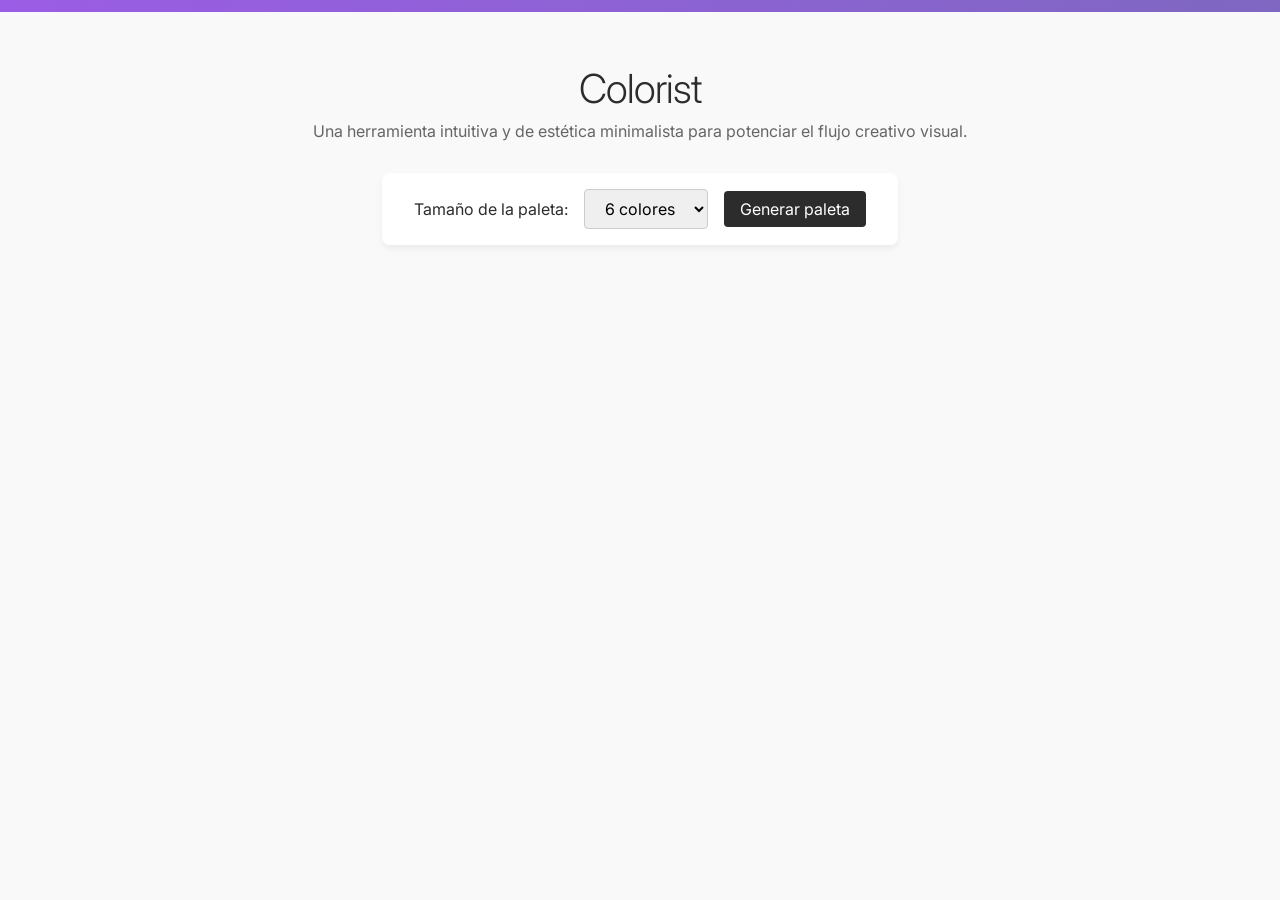
==== index.html @ 7e5c1280 "style: agregar banner animado y transiciones de entrada" ====
<!DOCTYPE html>
<html lang="es">
<head>
    <meta charset="UTF-8">
    <meta name="viewport" content="width=device-width, initial-scale=1.0">
    <title>Colorist | Generador de Paletas</title>
    <link rel="preconnect" href="https://fonts.googleapis.com">
    <link rel="preconnect" href="https://fonts.gstatic.com" crossorigin>
    <link href="https://fonts.googleapis.com/css2?family=Inter:wght@300;400;600&display=swap" rel="stylesheet">
    <link rel="stylesheet" href="style.css">
</head>
<body>
    
    <header>
                <div class="gradient-banner"></div>
        
        <h1>Colorist</h1>
        <p>Una herramienta intuitiva y de estética minimalista para potenciar el flujo creativo visual.</p>
    </header>

    <main>
        <!-- SECCIÓN DE CONTROLES -->
        <section class="controls">
            <label for="palette-size">Tamaño de la paleta:</label>
            <select id="palette-size">
                <option value="6">6 colores</option>
                <option value="8">8 colores</option>
                <option value="9">9 colores</option>
            </select>
            
            <button id="generate-btn">Generar paleta</button>
        </section>

        <!-- SECCIÓN DE LA PALETA -->
        <section id="palette-container" aria-live="polite">
            <!-- Aquí nuestro JavaScript inyectará dinámicamente cada color -->
        </section>
    </main>

    <!-- CONTENEDOR DE MICROFEEDBACK -->
    <div id="toast" class="hidden" role="alert" aria-hidden="true"></div>

    <!-- Vinculamos el script justo antes de cerrar el body -->
    <script src="app.js"></script>
</body>
</html>
---- style.css ----
/* =========================================
   VARIABLES GLOBALES (Custom Properties)
   ========================================= */
:root {
    /* Paleta base UI (Modo Claro / Minimalista) */
    --bg-color: #f9f9f9;
    --text-color: #2c2c2c;
    --accent-color: #4a4a4a;
    --border-radius: 8px;
    --font-main: 'Inter', sans-serif; /* Tipografía actualizada */
}

/* =========================================
   RESETEO BÁSICO
   ========================================= */
* {
    margin: 0;
    padding: 0;
    box-sizing: border-box;
}

body {
    font-family: var(--font-main);
    background-color: var(--bg-color);
    color: var(--text-color);
    display: flex;
    flex-direction: column;
    align-items: center;
    min-height: 100vh;
    padding: 2rem;
}

/* =========================================
   ANIMACIONES Y BANNER VIBRANTE (NUEVO)
   ========================================= */
.gradient-banner {
    width: 100%;
    height: 12px;
    position: absolute; /* Lo ancla al tope de la ventana */
    top: 0;
    left: 0;
    background: linear-gradient(270deg, #ff4b4b, #f9c74f, #90be6d, #4d908e, #577590, #9b5de5);
    background-size: 1200% 1200%;
    animation: fluidGradient 12s ease infinite;
}

@keyframes fluidGradient {
    0% { background-position: 0% 50%; }
    50% { background-position: 100% 50%; }
    100% { background-position: 0% 50%; }
}

@keyframes fadeInDown {
    from { opacity: 0; transform: translateY(-20px); }
    to { opacity: 1; transform: translateY(0); }
}

@keyframes popIn {
    from { opacity: 0; transform: scale(0.9); }
    to { opacity: 1; transform: scale(1); }
}

/* =========================================
   TIPOGRAFÍA Y HEADER
   ========================================= */
header {
    text-align: center;
    margin-bottom: 2rem;
    margin-top: 2rem; /* Espacio extra para que no choque con el banner */
    animation: fadeInDown 0.8s ease-out; /* Animación de entrada */
}

header h1 {
    font-size: 2.5rem;
    font-weight: 300;
    letter-spacing: -1px;
    margin-bottom: 0.5rem;
}

header p {
    color: #666;
    font-size: 1rem;
}

/* =========================================
   SECCIÓN DE CONTROLES
   ========================================= */
.controls {
    display: flex;
    gap: 1rem;
    align-items: center;
    margin-bottom: 3rem;
    background: #fff;
    padding: 1rem 2rem;
    border-radius: var(--border-radius);
    box-shadow: 0 4px 6px rgba(0, 0, 0, 0.05);
}

select, button {
    font-family: inherit;
    font-size: 1rem;
    padding: 0.5rem 1rem;
    border: 1px solid #ccc;
    border-radius: 4px;
    outline: none;
}

button {
    background-color: var(--text-color);
    color: #fff;
    border: none;
    cursor: pointer;
    transition: background-color 0.2s ease;
}

button:hover {
    background-color: var(--accent-color);
}

/* =========================================
   CONTENEDOR DE LA PALETA (CSS GRID)
   ========================================= */
#palette-container {
    width: 100%;
    display: grid;
    grid-template-columns: repeat(auto-fit, minmax(150px, 1fr));
    gap: 1.5rem;
    max-width: 1000px;
    margin: 0 auto;
}

/* =========================================
   TARJETAS DE COLOR
   ========================================= */
.color-card {
    display: flex;
    flex-direction: column;
    border-radius: var(--border-radius);
    overflow: hidden;
    box-shadow: 0 4px 6px rgba(0,0,0,0.05);
    transition: transform 0.2s ease;
    animation: popIn 0.4s ease-out forwards; /* Animación al generarse */
}

.color-card:hover {
    transform: translateY(-5px);
}

.color-display {
    height: 150px;
    width: 100%;
}

.color-info {
    padding: 1rem;
    background: #fff;
    text-align: center;
    font-weight: bold;
    font-size: 1.1rem;
    cursor: pointer;
}

/* =========================================
   MICROFEEDBACK (TOAST)
   ========================================= */
#toast {
    position: fixed;
    bottom: 20px;
    left: 50%;
    transform: translateX(-50%);
    background: #333;
    color: #fff;
    padding: 10px 20px;
    border-radius: 20px;
    font-size: 0.9rem;
    opacity: 1;
    transition: opacity 0.3s ease;
    z-index: 10;
}

#toast.hidden {
    opacity: 0;
    pointer-events: none;
}
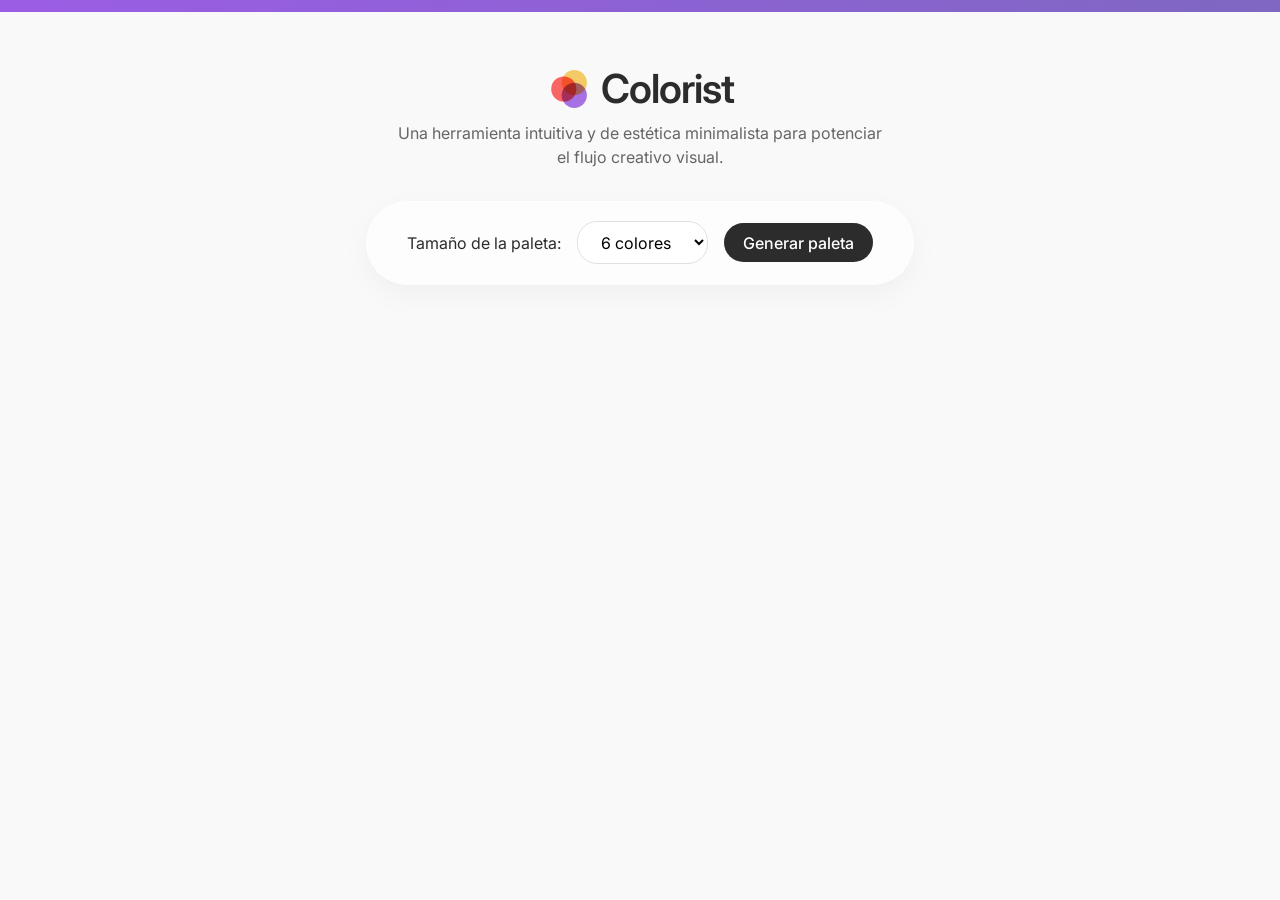
==== commit 00357017: "style: agregar isotipo SVG y efecto glassmorphism en los controles" ====
--- a/index.html
+++ b/index.html
@@ -10,11 +10,20 @@
     <link rel="stylesheet" href="style.css">
 </head>
 <body>
-    
-    <header>
-                <div class="gradient-banner"></div>
+
+<header>
+        <div class="gradient-banner"></div>
         
-        <h1>Colorist</h1>
+        <div class="brand-container">
+            <!-- Isotipo SVG Geométrico -->
+            <svg width="42" height="42" viewBox="0 0 40 40" fill="none" xmlns="http://www.w3.org/2000/svg">
+                <circle cx="16" cy="20" r="12" fill="#ff4b4b" style="mix-blend-mode: multiply;" opacity="0.85"/>
+                <circle cx="26" cy="14" r="12" fill="#f9c74f" style="mix-blend-mode: multiply;" opacity="0.85"/>
+                <circle cx="26" cy="26" r="12" fill="#9b5de5" style="mix-blend-mode: multiply;" opacity="0.85"/>
+            </svg>
+            <h1>Colorist</h1>
+        </div>
+        
         <p>Una herramienta intuitiva y de estética minimalista para potenciar el flujo creativo visual.</p>
     </header>
 
--- a/style.css
+++ b/style.css
@@ -61,48 +61,66 @@
 }
 
 /* =========================================
-   TIPOGRAFÍA Y HEADER
+      TIPOGRAFÍA Y HEADER
    ========================================= */
 header {
     text-align: center;
     margin-bottom: 2rem;
-    margin-top: 2rem; /* Espacio extra para que no choque con el banner */
-    animation: fadeInDown 0.8s ease-out; /* Animación de entrada */
+    margin-top: 2rem;
+    animation: fadeInDown 0.8s ease-out;
+}
+
+.brand-container {
+    display: flex;
+    align-items: center;
+    justify-content: center;
+    gap: 12px;
+    margin-bottom: 0.5rem;
 }
 
 header h1 {
     font-size: 2.5rem;
-    font-weight: 300;
+    font-weight: 600; /* Un poco más de peso para contrastar con la limpieza general */
     letter-spacing: -1px;
-    margin-bottom: 0.5rem;
+    color: var(--text-color);
 }
 
 header p {
     color: #666;
     font-size: 1rem;
-}
-
-/* =========================================
-   SECCIÓN DE CONTROLES
+    max-width: 500px;
+    margin: 0 auto;
+    line-height: 1.5;
+}
+
+/* =========================================
+   SECCIÓN DE CONTROLES (GLASSMORPHISM)
    ========================================= */
 .controls {
     display: flex;
     gap: 1rem;
     align-items: center;
     margin-bottom: 3rem;
-    background: #fff;
-    padding: 1rem 2rem;
-    border-radius: var(--border-radius);
-    box-shadow: 0 4px 6px rgba(0, 0, 0, 0.05);
+    padding: 1.2rem 2.5rem;
+    border-radius: 50px; /* Bordes mucho más redondeados, estilo píldora */
+    
+    /* Efecto Vidrio Esmerilado */
+    background: rgba(255, 255, 255, 0.6);
+    backdrop-filter: blur(12px);
+    -webkit-backdrop-filter: blur(12px);
+    border: 1px solid rgba(255, 255, 255, 0.4);
+    box-shadow: 0 10px 30px rgba(0, 0, 0, 0.04);
 }
 
 select, button {
     font-family: inherit;
     font-size: 1rem;
-    padding: 0.5rem 1rem;
-    border: 1px solid #ccc;
-    border-radius: 4px;
+    padding: 0.6rem 1.2rem;
+    border: 1px solid #e0e0e0;
+    border-radius: 20px;
     outline: none;
+    background: #fff;
+    transition: all 0.2s ease;
 }
 
 button {
@@ -110,13 +128,14 @@
     color: #fff;
     border: none;
     cursor: pointer;
-    transition: background-color 0.2s ease;
+    font-weight: 500;
 }
 
 button:hover {
     background-color: var(--accent-color);
-}
-
+    transform: translateY(-2px);
+    box-shadow: 0 4px 12px rgba(0,0,0,0.15);
+}
 /* =========================================
    CONTENEDOR DE LA PALETA (CSS GRID)
    ========================================= */
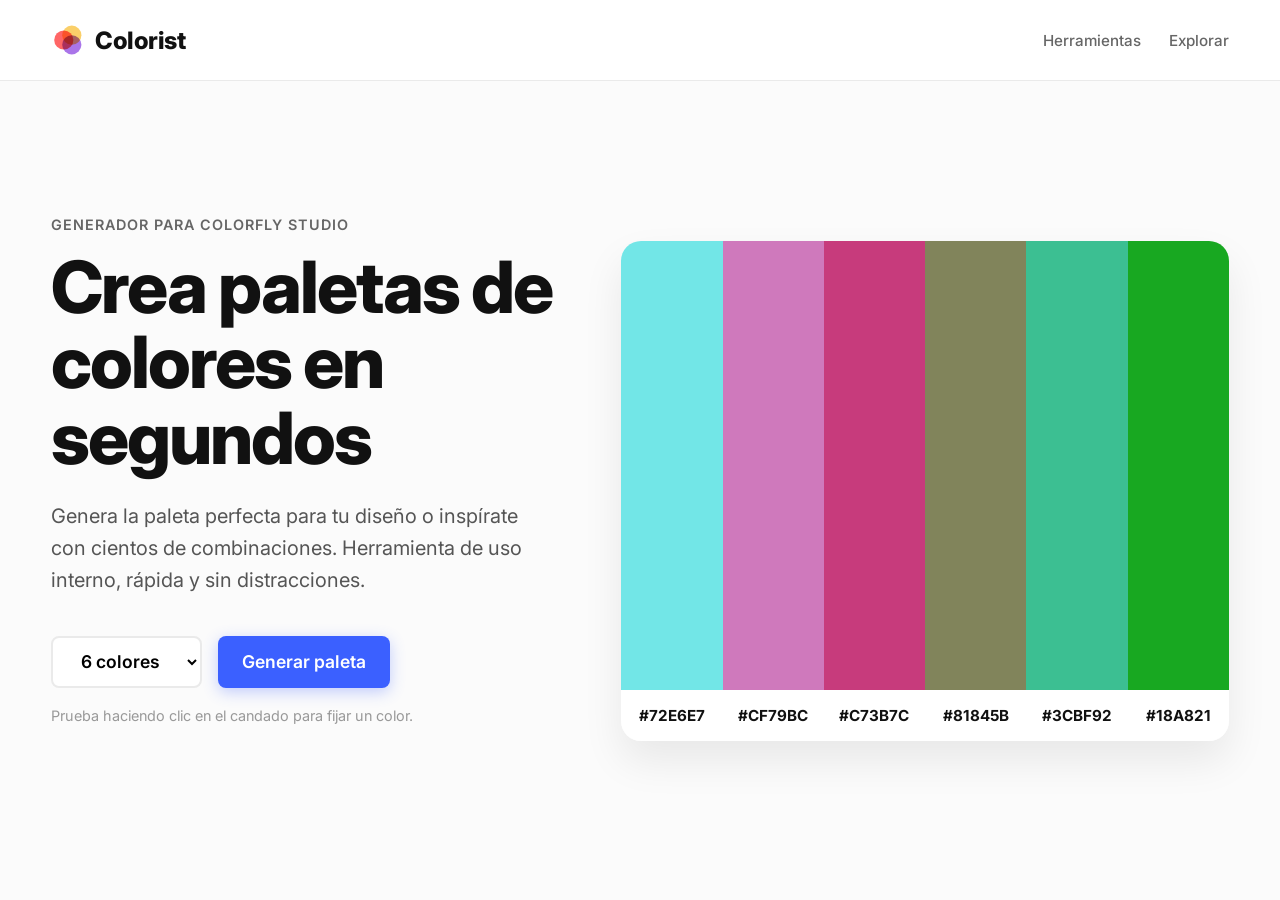
==== commit 03cae9ec: "style: refactorización de layout a pantalla dividida y diseño en barras verticales" ====
--- a/index.html
+++ b/index.html
@@ -9,47 +9,59 @@
     <link href="https://fonts.googleapis.com/css2?family=Inter:wght@300;400;600&display=swap" rel="stylesheet">
     <link rel="stylesheet" href="style.css">
 </head>
+
 <body>
-
-<header>
-        <div class="gradient-banner"></div>
-        
+<body>
+    <!-- BARRA DE NAVEGACIÓN SUPERIOR -->
+    <nav class="navbar">
         <div class="brand-container">
             <!-- Isotipo SVG Geométrico -->
-            <svg width="42" height="42" viewBox="0 0 40 40" fill="none" xmlns="http://www.w3.org/2000/svg">
+            <svg width="32" height="32" viewBox="0 0 40 40" fill="none" xmlns="http://www.w3.org/2000/svg">
                 <circle cx="16" cy="20" r="12" fill="#ff4b4b" style="mix-blend-mode: multiply;" opacity="0.85"/>
                 <circle cx="26" cy="14" r="12" fill="#f9c74f" style="mix-blend-mode: multiply;" opacity="0.85"/>
                 <circle cx="26" cy="26" r="12" fill="#9b5de5" style="mix-blend-mode: multiply;" opacity="0.85"/>
             </svg>
-            <h1>Colorist</h1>
+            <h2>Colorist</h2>
         </div>
+        <div class="nav-links">
+            <a href="#">Herramientas</a>
+            <a href="#">Explorar</a>
+        </div>
+    </nav>
+
+    <!-- SECCIÓN PRINCIPAL HERO (DOS COLUMNAS) -->
+    <main class="hero-section">
         
-        <p>Una herramienta intuitiva y de estética minimalista para potenciar el flujo creativo visual.</p>
-    </header>
+        <!-- COLUMNA IZQUIERDA: Texto y Controles -->
+        <div class="hero-content">
+            <span class="subtitle">Generador para Colorfly Studio</span>
+            <h1>Crea paletas de colores en segundos</h1>
+            <p>Genera la paleta perfecta para tu diseño o inspírate con cientos de combinaciones. Herramienta de uso interno, rápida y sin distracciones.</p>
+            
+            <section class="controls">
+                <select id="palette-size" aria-label="Cantidad de colores">
+                    <option value="6">6 colores</option>
+                    <option value="8">8 colores</option>
+                    <option value="9">9 colores</option>
+                </select>
+                <button id="generate-btn" class="primary-btn">Generar paleta</button>
+            </section>
+            
+            <p class="hint">Prueba haciendo clic en el candado para fijar un color.</p>
+        </div>
 
-    <main>
-        <!-- SECCIÓN DE CONTROLES -->
-        <section class="controls">
-            <label for="palette-size">Tamaño de la paleta:</label>
-            <select id="palette-size">
-                <option value="6">6 colores</option>
-                <option value="8">8 colores</option>
-                <option value="9">9 colores</option>
-            </select>
-            
-            <button id="generate-btn">Generar paleta</button>
-        </section>
+        <!-- COLUMNA DERECHA: Los Colores -->
+        <div class="hero-visual">
+            <section id="palette-container" aria-live="polite">
+                <!-- JavaScript inyectará las barras verticales de colores aquí -->
+            </section>
+        </div>
 
-        <!-- SECCIÓN DE LA PALETA -->
-        <section id="palette-container" aria-live="polite">
-            <!-- Aquí nuestro JavaScript inyectará dinámicamente cada color -->
-        </section>
     </main>
 
     <!-- CONTENEDOR DE MICROFEEDBACK -->
     <div id="toast" class="hidden" role="alert" aria-hidden="true"></div>
 
-    <!-- Vinculamos el script justo antes de cerrar el body -->
     <script src="app.js"></script>
 </body>
 </html>
--- a/style.css
+++ b/style.css
@@ -1,203 +1,235 @@
 /* =========================================
-   VARIABLES GLOBALES (Custom Properties)
+   VARIABLES Y RESET
    ========================================= */
 :root {
-    /* Paleta base UI (Modo Claro / Minimalista) */
-    --bg-color: #f9f9f9;
-    --text-color: #2c2c2c;
-    --accent-color: #4a4a4a;
-    --border-radius: 8px;
-    --font-main: 'Inter', sans-serif; /* Tipografía actualizada */
-}
-
-/* =========================================
-   RESETEO BÁSICO
-   ========================================= */
-* {
-    margin: 0;
-    padding: 0;
-    box-sizing: border-box;
-}
+    --bg-color: #fbfbfb;
+    --text-color: #111111;
+    --accent-color: #3b60ff; /* Un azul vibrante estilo la referencia */
+    --border-radius: 12px;
+    --font-main: 'Inter', sans-serif;
+}
+
+* { margin: 0; padding: 0; box-sizing: border-box; }
 
 body {
     font-family: var(--font-main);
     background-color: var(--bg-color);
     color: var(--text-color);
+    min-height: 100vh;
     display: flex;
     flex-direction: column;
-    align-items: center;
-    min-height: 100vh;
-    padding: 2rem;
-}
-
-/* =========================================
-   ANIMACIONES Y BANNER VIBRANTE (NUEVO)
-   ========================================= */
-.gradient-banner {
-    width: 100%;
-    height: 12px;
-    position: absolute; /* Lo ancla al tope de la ventana */
-    top: 0;
-    left: 0;
-    background: linear-gradient(270deg, #ff4b4b, #f9c74f, #90be6d, #4d908e, #577590, #9b5de5);
-    background-size: 1200% 1200%;
-    animation: fluidGradient 12s ease infinite;
-}
-
-@keyframes fluidGradient {
-    0% { background-position: 0% 50%; }
-    50% { background-position: 100% 50%; }
-    100% { background-position: 0% 50%; }
-}
-
-@keyframes fadeInDown {
-    from { opacity: 0; transform: translateY(-20px); }
-    to { opacity: 1; transform: translateY(0); }
-}
-
-@keyframes popIn {
-    from { opacity: 0; transform: scale(0.9); }
-    to { opacity: 1; transform: scale(1); }
-}
-
-/* =========================================
-      TIPOGRAFÍA Y HEADER
-   ========================================= */
-header {
-    text-align: center;
-    margin-bottom: 2rem;
-    margin-top: 2rem;
-    animation: fadeInDown 0.8s ease-out;
+}
+
+/* =========================================
+   NAVBAR
+   ========================================= */
+.navbar {
+    display: flex;
+    justify-content: space-between;
+    align-items: center;
+    padding: 1.5rem 4%;
+    background: #fff;
+    border-bottom: 1px solid #eaeaea;
 }
 
 .brand-container {
     display: flex;
     align-items: center;
+    gap: 12px;
+}
+
+.brand-container h2 {
+    font-size: 1.5rem;
+    font-weight: 800;
+    letter-spacing: -0.5px;
+}
+
+.nav-links a {
+    text-decoration: none;
+    color: #666;
+    margin-left: 1.5rem;
+    font-weight: 500;
+    font-size: 0.95rem;
+}
+
+/* =========================================
+   LAYOUT DE DOS COLUMNAS (HERO)
+   ========================================= */
+.hero-section {
+    display: flex;
+    flex: 1;
+    align-items: center;
+    padding: 4% 4%;
+    gap: 4rem;
+}
+
+.hero-content {
+    flex: 1; /* Ocupa la mitad izquierda */
+    max-width: 600px;
+}
+
+.hero-visual {
+    flex: 1.2; /* Ocupa la mitad derecha, un poco más ancha */
+    display: flex;
     justify-content: center;
-    gap: 12px;
-    margin-bottom: 0.5rem;
-}
-
-header h1 {
-    font-size: 2.5rem;
-    font-weight: 600; /* Un poco más de peso para contrastar con la limpieza general */
-    letter-spacing: -1px;
-    color: var(--text-color);
-}
-
-header p {
+    align-items: center;
+}
+
+/* =========================================
+   TIPOGRAFÍA HERO (IZQUIERDA)
+   ========================================= */
+.subtitle {
+    display: inline-block;
     color: #666;
-    font-size: 1rem;
-    max-width: 500px;
-    margin: 0 auto;
-    line-height: 1.5;
-}
-
-/* =========================================
-   SECCIÓN DE CONTROLES (GLASSMORPHISM)
+    font-weight: 600;
+    font-size: 0.9rem;
+    text-transform: uppercase;
+    letter-spacing: 1px;
+    margin-bottom: 1rem;
+}
+
+.hero-content h1 {
+    font-size: 4.5rem;
+    font-weight: 800;
+    letter-spacing: -2px;
+    line-height: 1.05;
+    margin-bottom: 1.5rem;
+}
+
+.hero-content p {
+    font-size: 1.25rem;
+    color: #555;
+    line-height: 1.6;
+    margin-bottom: 2.5rem;
+}
+
+.hint {
+    font-size: 0.9rem !important;
+    color: #999 !important;
+    margin-top: 1rem;
+}
+
+/* =========================================
+   CONTROLES (IZQUIERDA)
    ========================================= */
 .controls {
     display: flex;
     gap: 1rem;
-    align-items: center;
-    margin-bottom: 3rem;
-    padding: 1.2rem 2.5rem;
-    border-radius: 50px; /* Bordes mucho más redondeados, estilo píldora */
-    
-    /* Efecto Vidrio Esmerilado */
-    background: rgba(255, 255, 255, 0.6);
-    backdrop-filter: blur(12px);
-    -webkit-backdrop-filter: blur(12px);
-    border: 1px solid rgba(255, 255, 255, 0.4);
-    box-shadow: 0 10px 30px rgba(0, 0, 0, 0.04);
-}
-
-select, button {
+}
+
+select, .primary-btn {
     font-family: inherit;
-    font-size: 1rem;
-    padding: 0.6rem 1.2rem;
-    border: 1px solid #e0e0e0;
-    border-radius: 20px;
+    font-size: 1.1rem;
+    padding: 0.8rem 1.5rem;
+    border-radius: 8px;
     outline: none;
+    font-weight: 600;
+}
+
+select {
+    border: 2px solid #eaeaea;
     background: #fff;
-    transition: all 0.2s ease;
-}
-
-button {
-    background-color: var(--text-color);
+    cursor: pointer;
+}
+
+.primary-btn {
+    background-color: var(--accent-color);
     color: #fff;
     border: none;
     cursor: pointer;
-    font-weight: 500;
-}
-
-button:hover {
-    background-color: var(--accent-color);
+    transition: transform 0.2s, background-color 0.2s;
+    box-shadow: 0 4px 15px rgba(59, 96, 255, 0.3);
+}
+
+.primary-btn:hover {
+    background-color: #2b4be0;
     transform: translateY(-2px);
-    box-shadow: 0 4px 12px rgba(0,0,0,0.15);
-}
-/* =========================================
-   CONTENEDOR DE LA PALETA (CSS GRID)
+}
+
+/* =========================================
+   PALETA DE COLORES (DERECHA) - BARRAS VERTICALES
    ========================================= */
 #palette-container {
     width: 100%;
-    display: grid;
-    grid-template-columns: repeat(auto-fit, minmax(150px, 1fr));
-    gap: 1.5rem;
-    max-width: 1000px;
-    margin: 0 auto;
-}
-
-/* =========================================
-   TARJETAS DE COLOR
-   ========================================= */
+    height: 500px; /* Las barras ocuparán esta altura */
+    display: flex;
+    border-radius: 20px;
+    overflow: hidden; /* Redondea los bordes externos de todas las barras juntas */
+    box-shadow: 0 20px 40px rgba(0,0,0,0.08);
+}
+
 .color-card {
+    flex: 1; /* Todas las barras se reparten el ancho por igual */
     display: flex;
     flex-direction: column;
-    border-radius: var(--border-radius);
-    overflow: hidden;
-    box-shadow: 0 4px 6px rgba(0,0,0,0.05);
-    transition: transform 0.2s ease;
-    animation: popIn 0.4s ease-out forwards; /* Animación al generarse */
-}
-
+    position: relative;
+    transition: flex 0.3s ease; /* Efecto suave al pasar el mouse */
+}
+
+/* Cuando el usuario pase el mouse por una barra, se ensancha un poco */
 .color-card:hover {
-    transform: translateY(-5px);
+    flex: 1.5; 
 }
 
 .color-display {
-    height: 150px;
+    flex: 1; /* El color ocupa todo el alto disponible */
     width: 100%;
 }
 
 .color-info {
-    padding: 1rem;
     background: #fff;
+    padding: 1rem 0;
     text-align: center;
-    font-weight: bold;
+    font-weight: 700;
+    font-size: 0.95rem;
+    text-transform: uppercase;
+    cursor: pointer;
+}
+
+/* =========================================
+   BOTÓN DE BLOQUEO (ADAPTADO A LAS BARRAS)
+   ========================================= */
+.lock-btn {
+    position: absolute;
+    top: 20px;
+    left: 50%;
+    transform: translateX(-50%); /* Centrado arriba */
+    background: rgba(255, 255, 255, 0.4);
+    border: none;
+    border-radius: 50%;
+    width: 35px;
+    height: 35px;
+    cursor: pointer;
     font-size: 1.1rem;
-    cursor: pointer;
-}
-
-/* =========================================
-   MICROFEEDBACK (TOAST)
+    opacity: 0;
+    transition: opacity 0.2s, background 0.2s;
+}
+
+.color-card:hover .lock-btn,
+.color-card.locked .lock-btn {
+    opacity: 1;
+}
+
+.color-card.locked .lock-btn {
+    background: rgba(255, 255, 255, 0.9);
+    box-shadow: 0 4px 10px rgba(0,0,0,0.2);
+}
+
+/* =========================================
+   TOAST
    ========================================= */
 #toast {
     position: fixed;
-    bottom: 20px;
+    bottom: 30px;
     left: 50%;
     transform: translateX(-50%);
-    background: #333;
+    background: #222;
     color: #fff;
-    padding: 10px 20px;
-    border-radius: 20px;
-    font-size: 0.9rem;
+    padding: 12px 24px;
+    border-radius: 30px;
+    font-weight: 500;
     opacity: 1;
-    transition: opacity 0.3s ease;
-    z-index: 10;
-}
-
-#toast.hidden {
-    opacity: 0;
-    pointer-events: none;
-}+    transition: opacity 0.3s;
+    z-index: 100;
+}
+#toast.hidden { opacity: 0; pointer-events: none; }
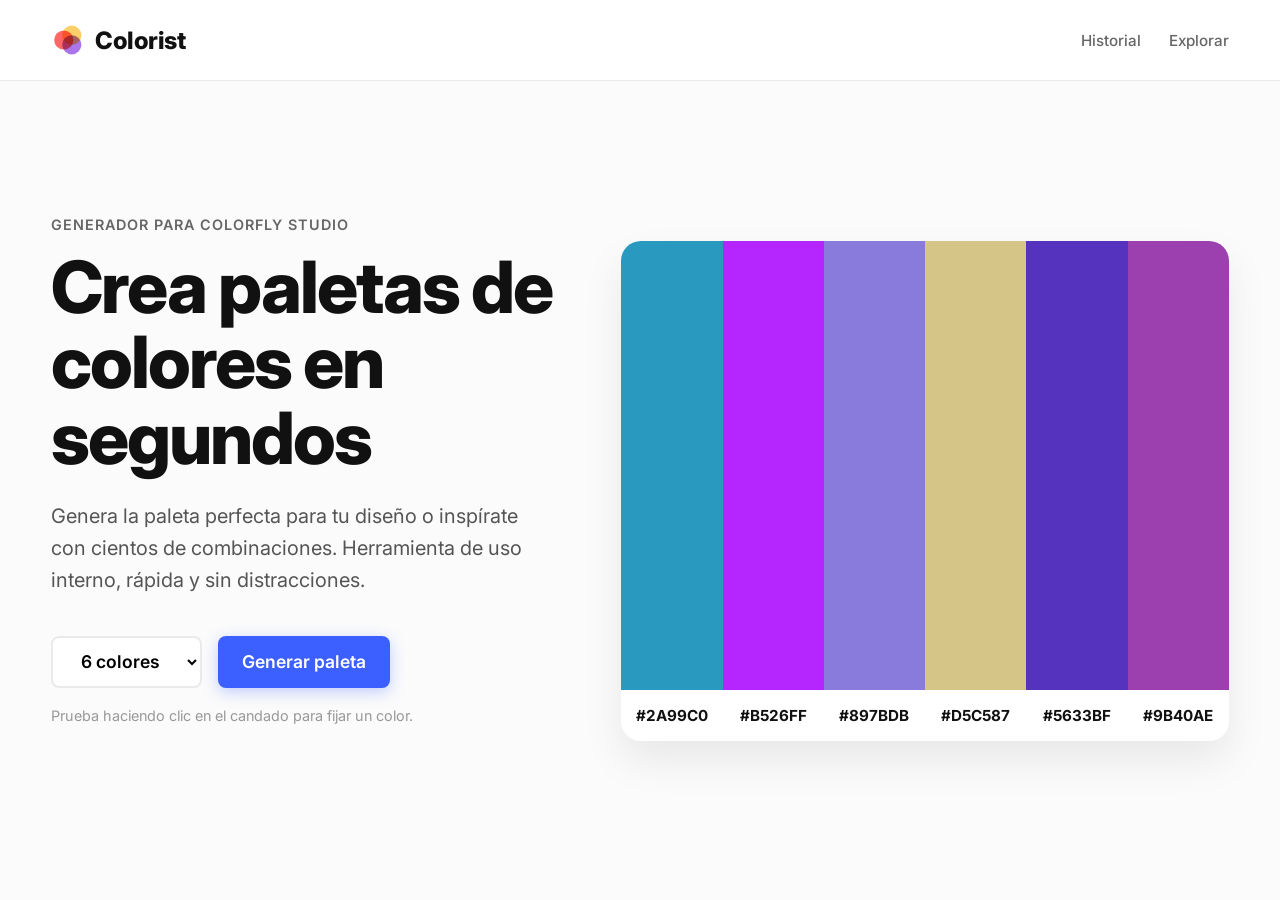
==== commit b1c0504b: "feat: agregar ventana modal y lógica de historial de paletas guardadas" ====
--- a/index.html
+++ b/index.html
@@ -24,7 +24,7 @@
             <h2>Colorist</h2>
         </div>
         <div class="nav-links">
-            <a href="#">Herramientas</a>
+            <a href="#" id="history-link">Historial</a>
             <a href="#">Explorar</a>
         </div>
     </nav>
@@ -59,6 +59,20 @@
 
     </main>
 
+    <!-- VENTANA MODAL DE HISTORIAL -->
+    <div id="history-modal" class="modal hidden">
+        <div class="modal-content">
+            <div class="modal-header">
+                <h2>Tu Historial de Paletas</h2>
+                <button id="close-history-btn" class="close-btn">&times;</button>
+            </div>
+            <div id="history-container" class="history-grid">
+                <!-- JavaScript dibujará las paletas anteriores aquí -->
+            </div>
+            <button id="clear-history-btn" class="secondary-btn">Borrar historial</button>
+        </div>
+    </div>
+    
     <!-- CONTENEDOR DE MICROFEEDBACK -->
     <div id="toast" class="hidden" role="alert" aria-hidden="true"></div>
 
--- a/style.css
+++ b/style.css
@@ -232,4 +232,96 @@
     transition: opacity 0.3s;
     z-index: 100;
 }
-#toast.hidden { opacity: 0; pointer-events: none; }+#toast.hidden { opacity: 0; pointer-events: none; }
+
+/* =========================================
+   VENTANA MODAL DE HISTORIAL
+   ========================================= */
+.modal {
+    position: fixed;
+    top: 0; left: 0; width: 100%; height: 100%;
+    background: rgba(0, 0, 0, 0.4);
+    backdrop-filter: blur(8px);
+    -webkit-backdrop-filter: blur(8px);
+    display: flex;
+    justify-content: center;
+    align-items: center;
+    z-index: 1000; /* Asegura que esté por encima de todo */
+    opacity: 1;
+    transition: opacity 0.3s ease;
+}
+
+.modal.hidden {
+    opacity: 0;
+    pointer-events: none;
+}
+
+.modal-content {
+    background: #fff;
+    width: 90%;
+    max-width: 600px;
+    max-height: 80vh; /* Altura máxima adaptable */
+    border-radius: 24px;
+    padding: 2.5rem;
+    box-shadow: 0 20px 50px rgba(0,0,0,0.15);
+    display: flex;
+    flex-direction: column;
+}
+
+.modal-header {
+    display: flex;
+    justify-content: space-between;
+    align-items: center;
+    margin-bottom: 2rem;
+}
+
+.close-btn {
+    background: none;
+    border: none;
+    font-size: 2rem;
+    cursor: pointer;
+    color: #999;
+    transition: color 0.2s;
+}
+
+.close-btn:hover { color: #333; }
+
+.history-grid {
+    overflow-y: auto; /* Permite hacer scroll si hay muchas paletas */
+    display: flex;
+    flex-direction: column;
+    gap: 1.2rem;
+    margin-bottom: 1.5rem;
+    padding-right: 10px; /* Espacio para la barra de scroll */
+}
+
+/* Las mini-tarjetas horizontales */
+.history-item {
+    display: flex;
+    height: 70px;
+    border-radius: 12px;
+    overflow: hidden;
+    cursor: pointer;
+    box-shadow: 0 4px 12px rgba(0,0,0,0.05);
+    transition: transform 0.2s, box-shadow 0.2s;
+}
+
+.history-item:hover {
+    transform: translateY(-2px) scale(1.01);
+    box-shadow: 0 8px 20px rgba(0,0,0,0.1);
+}
+
+.history-color { flex: 1; }
+
+.secondary-btn {
+    align-self: flex-end;
+    padding: 0.8rem 1.5rem;
+    background: #f1f1f1;
+    color: #444;
+    border: none;
+    border-radius: 10px;
+    cursor: pointer;
+    font-weight: 600;
+    transition: background 0.2s;
+}
+.secondary-btn:hover { background: #e2e2e2; }
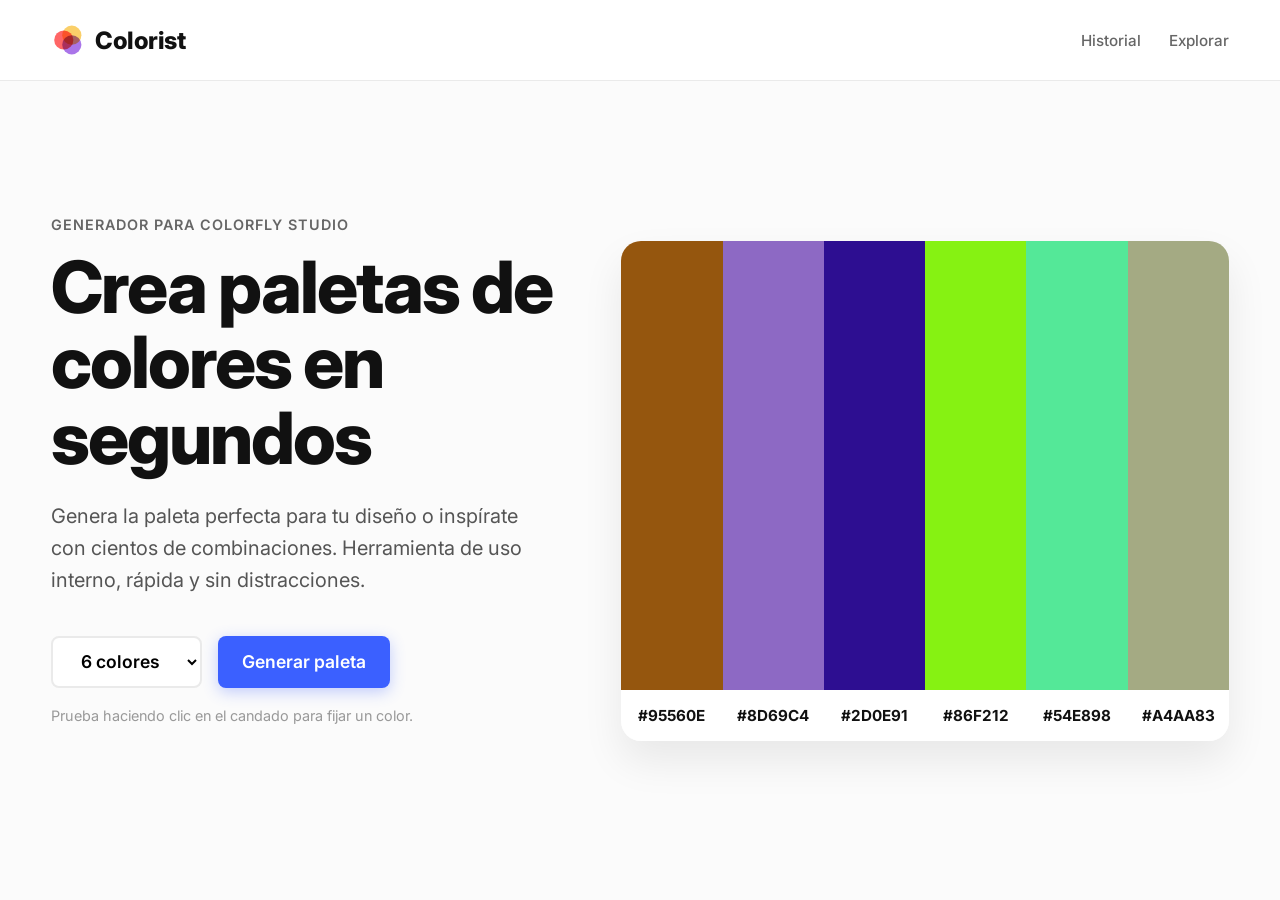
==== commit 1d0d99d9: "feat: agregar pagina de exploracion con dashboard y filtrado" ====
--- a/index.html
+++ b/index.html
@@ -25,7 +25,7 @@
         </div>
         <div class="nav-links">
             <a href="#" id="history-link">Historial</a>
-            <a href="#">Explorar</a>
+            <a href="explorar.html">Explorar</a>
         </div>
     </nav>
 
@@ -72,7 +72,7 @@
             <button id="clear-history-btn" class="secondary-btn">Borrar historial</button>
         </div>
     </div>
-    
+
     <!-- CONTENEDOR DE MICROFEEDBACK -->
     <div id="toast" class="hidden" role="alert" aria-hidden="true"></div>
 
--- a/style.css
+++ b/style.css
@@ -324,4 +324,131 @@
     font-weight: 600;
     transition: background 0.2s;
 }
-.secondary-btn:hover { background: #e2e2e2; }+.secondary-btn:hover { background: #e2e2e2; }
+
+/* =========================================
+   PÁGINA EXPLORAR (LAYOUT DASHBOARD)
+   ========================================= */
+.explore-page {
+    background-color: #ffffff; /* Fondo más blanco para contrastar */
+}
+
+.explore-layout {
+    display: flex;
+    flex: 1;
+    height: calc(100vh - 75px); /* Restamos el alto del navbar */
+    overflow: hidden;
+}
+
+/* Barra Lateral (Sidebar) */
+.sidebar {
+    width: 260px;
+    background: #fbfbfb;
+    border-right: 1px solid #eaeaea;
+    padding: 2rem 1.5rem;
+    overflow-y: auto;
+}
+
+.sidebar h3 {
+    font-size: 0.8rem;
+    text-transform: uppercase;
+    letter-spacing: 1px;
+    color: #999;
+    margin-bottom: 1rem;
+    margin-top: 1.5rem;
+}
+
+.sidebar h3:first-child { margin-top: 0; }
+
+.category-list {
+    list-style: none;
+}
+
+.category-list li {
+    padding: 0.6rem 1rem;
+    margin-bottom: 0.2rem;
+    border-radius: 8px;
+    color: #444;
+    cursor: pointer;
+    font-weight: 500;
+    font-size: 0.95rem;
+    transition: all 0.2s;
+}
+
+.category-list li:hover { background: #f0f0f0; }
+
+.category-list li.active {
+    background: var(--accent-color);
+    color: #fff;
+}
+
+/* Área de contenido y Grilla */
+.explore-content {
+    flex: 1;
+    padding: 2rem 4rem;
+    overflow-y: auto;
+}
+
+.explore-header {
+    margin-bottom: 2rem;
+}
+
+.explore-header h1 {
+    font-size: 2.2rem;
+    font-weight: 800;
+    margin-bottom: 0.5rem;
+}
+
+.explore-header p {
+    color: #666;
+    font-size: 1.1rem;
+}
+
+.explore-grid {
+    display: grid;
+    grid-template-columns: repeat(auto-fill, minmax(280px, 1fr));
+    gap: 2rem;
+    padding-bottom: 4rem;
+}
+
+/* Tarjeta de Paleta (Referencia visual de tu imagen) */
+.explore-card {
+    border: 1px solid #eaeaea;
+    border-radius: 16px;
+    overflow: hidden;
+    cursor: pointer;
+    transition: transform 0.2s, box-shadow 0.2s;
+}
+
+.explore-card:hover {
+    transform: translateY(-4px);
+    box-shadow: 0 12px 24px rgba(0,0,0,0.06);
+}
+
+.explore-card-colors {
+    display: flex;
+    height: 140px;
+}
+
+.explore-color-bar {
+    flex: 1;
+}
+
+.explore-card-footer {
+    padding: 1rem 1.2rem;
+    display: flex;
+    justify-content: space-between;
+    align-items: center;
+    background: #fff;
+}
+
+.explore-card-title {
+    font-weight: 600;
+    font-size: 0.95rem;
+    color: #222;
+}
+
+.explore-card-action {
+    color: #999;
+    font-size: 1.2rem;
+}
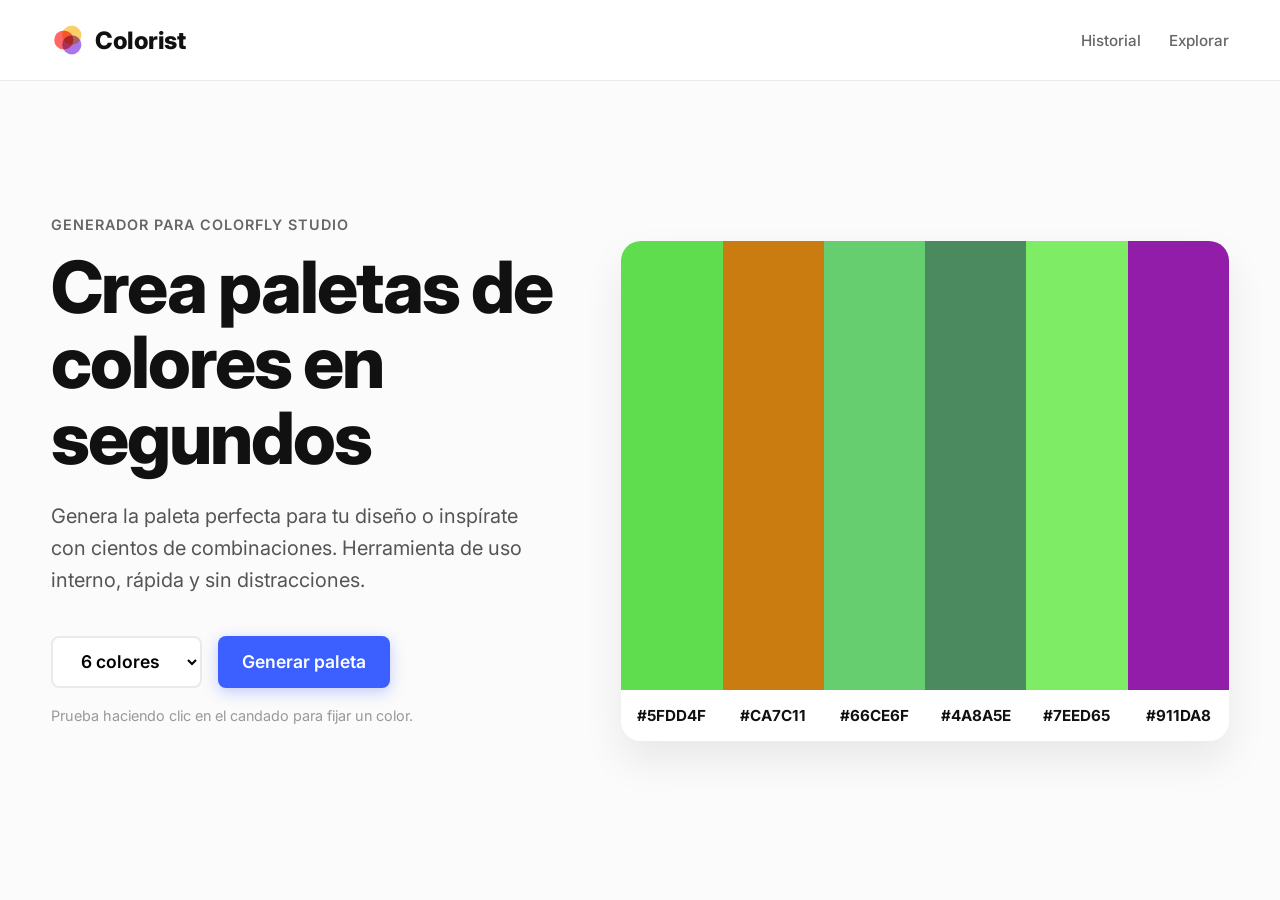
==== commit 1522aa83: "style: unificar grosores tipográficos en el inicio" ====
--- a/index.html
+++ b/index.html
@@ -4,13 +4,16 @@
     <meta charset="UTF-8">
     <meta name="viewport" content="width=device-width, initial-scale=1.0">
     <title>Colorist | Generador de Paletas</title>
+    
+    <!-- Importamos la tipografía principal con TODOS los grosores -->
     <link rel="preconnect" href="https://fonts.googleapis.com">
     <link rel="preconnect" href="https://fonts.gstatic.com" crossorigin>
-    <link href="https://fonts.googleapis.com/css2?family=Inter:wght@300;400;600&display=swap" rel="stylesheet">
+    <link href="https://fonts.googleapis.com/css2?family=Inter:wght@300;400;500;600;700;800&display=swap" rel="stylesheet">
+    
+    <!-- Vinculamos la hoja de estilos -->
     <link rel="stylesheet" href="style.css">
 </head>
 
-<body>
 <body>
     <!-- BARRA DE NAVEGACIÓN SUPERIOR -->
     <nav class="navbar">
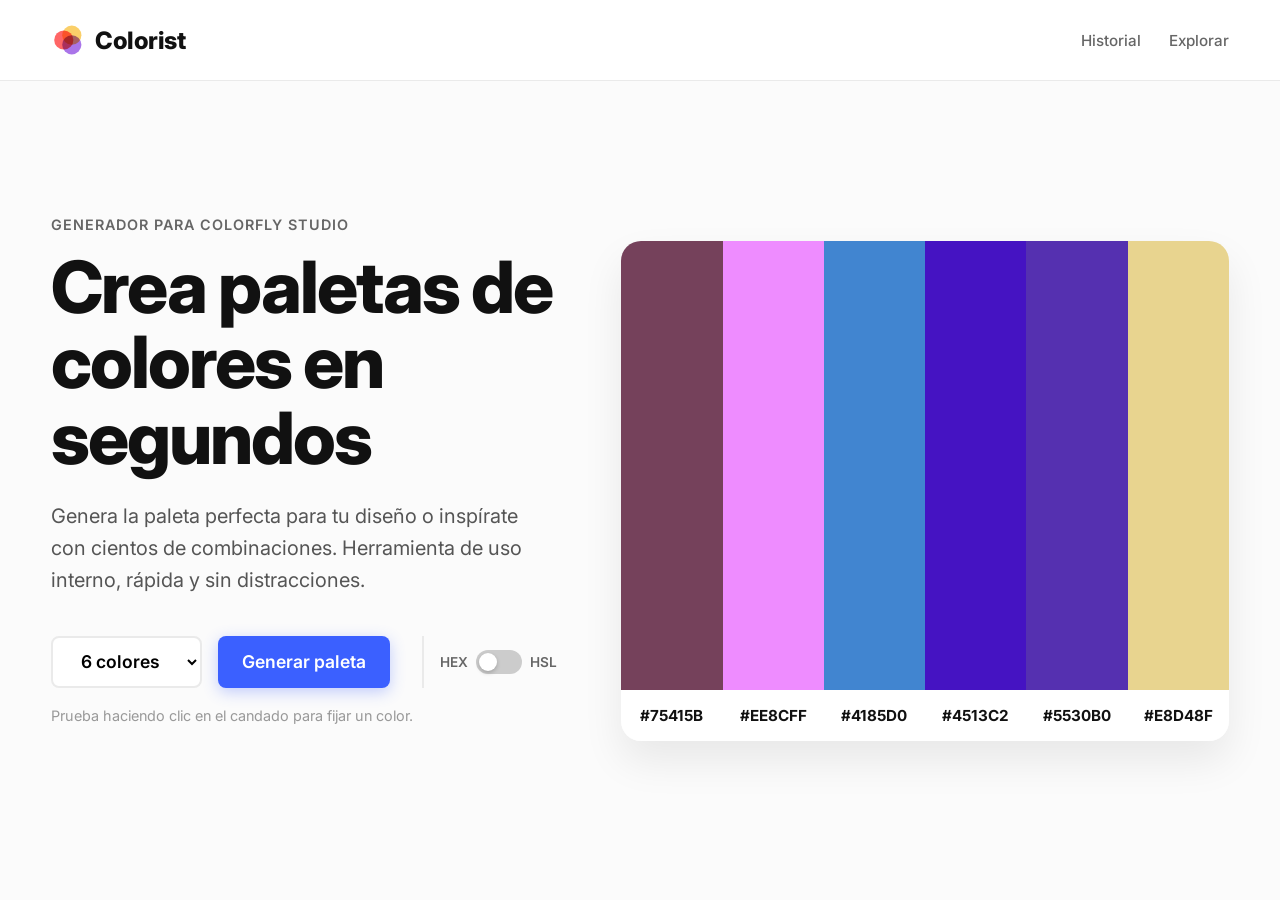
==== commit 50e8ea41: "feat: agregar toggle para cambiar formato entre HEX y HSL en tiempo real" ====
--- a/index.html
+++ b/index.html
@@ -5,20 +5,19 @@
     <meta name="viewport" content="width=device-width, initial-scale=1.0">
     <title>Colorist | Generador de Paletas</title>
     
-    <!-- Importamos la tipografía principal con TODOS los grosores -->
+    
     <link rel="preconnect" href="https://fonts.googleapis.com">
     <link rel="preconnect" href="https://fonts.gstatic.com" crossorigin>
     <link href="https://fonts.googleapis.com/css2?family=Inter:wght@300;400;500;600;700;800&display=swap" rel="stylesheet">
     
-    <!-- Vinculamos la hoja de estilos -->
+    
     <link rel="stylesheet" href="style.css">
 </head>
 
 <body>
-    <!-- BARRA DE NAVEGACIÓN SUPERIOR -->
-    <nav class="navbar">
+       <nav class="navbar">
         <div class="brand-container">
-            <!-- Isotipo SVG Geométrico -->
+            
             <svg width="32" height="32" viewBox="0 0 40 40" fill="none" xmlns="http://www.w3.org/2000/svg">
                 <circle cx="16" cy="20" r="12" fill="#ff4b4b" style="mix-blend-mode: multiply;" opacity="0.85"/>
                 <circle cx="26" cy="14" r="12" fill="#f9c74f" style="mix-blend-mode: multiply;" opacity="0.85"/>
@@ -32,52 +31,56 @@
         </div>
     </nav>
 
-    <!-- SECCIÓN PRINCIPAL HERO (DOS COLUMNAS) -->
-    <main class="hero-section">
+        <main class="hero-section">
         
-        <!-- COLUMNA IZQUIERDA: Texto y Controles -->
-        <div class="hero-content">
+                <div class="hero-content">
             <span class="subtitle">Generador para Colorfly Studio</span>
             <h1>Crea paletas de colores en segundos</h1>
             <p>Genera la paleta perfecta para tu diseño o inspírate con cientos de combinaciones. Herramienta de uso interno, rápida y sin distracciones.</p>
             
-            <section class="controls">
+          <section class="controls">
                 <select id="palette-size" aria-label="Cantidad de colores">
                     <option value="6">6 colores</option>
                     <option value="8">8 colores</option>
                     <option value="9">9 colores</option>
                 </select>
                 <button id="generate-btn" class="primary-btn">Generar paleta</button>
+                
+                    <div class="toggle-container">
+                    <span class="format-label">HEX</span>
+                    <label class="switch">
+                    <input type="checkbox" id="format-toggle">
+                    <span class="slider round"></span>
+                    </label>
+                    <span class="format-label">HSL</span>
+            </div>
             </section>
             
             <p class="hint">Prueba haciendo clic en el candado para fijar un color.</p>
         </div>
 
-        <!-- COLUMNA DERECHA: Los Colores -->
-        <div class="hero-visual">
+                <div class="hero-visual">
             <section id="palette-container" aria-live="polite">
-                <!-- JavaScript inyectará las barras verticales de colores aquí -->
+                
             </section>
         </div>
 
     </main>
 
-    <!-- VENTANA MODAL DE HISTORIAL -->
-    <div id="history-modal" class="modal hidden">
+        <div id="history-modal" class="modal hidden">
         <div class="modal-content">
             <div class="modal-header">
                 <h2>Tu Historial de Paletas</h2>
                 <button id="close-history-btn" class="close-btn">&times;</button>
             </div>
             <div id="history-container" class="history-grid">
-                <!-- JavaScript dibujará las paletas anteriores aquí -->
+                
             </div>
             <button id="clear-history-btn" class="secondary-btn">Borrar historial</button>
         </div>
     </div>
 
-    <!-- CONTENEDOR DE MICROFEEDBACK -->
-    <div id="toast" class="hidden" role="alert" aria-hidden="true"></div>
+       <div id="toast" class="hidden" role="alert" aria-hidden="true"></div>
 
     <script src="app.js"></script>
 </body>
--- a/style.css
+++ b/style.css
@@ -4,7 +4,7 @@
 :root {
     --bg-color: #fbfbfb;
     --text-color: #111111;
-    --accent-color: #3b60ff; /* Un azul vibrante estilo la referencia */
+    --accent-color: #3b60ff; 
     --border-radius: 12px;
     --font-main: 'Inter', sans-serif;
 }
@@ -64,12 +64,12 @@
 }
 
 .hero-content {
-    flex: 1; /* Ocupa la mitad izquierda */
+    flex: 1; 
     max-width: 600px;
 }
 
 .hero-visual {
-    flex: 1.2; /* Ocupa la mitad derecha, un poco más ancha */
+    flex: 1.2; 
     display: flex;
     justify-content: center;
     align-items: center;
@@ -144,35 +144,105 @@
 .primary-btn:hover {
     background-color: #2b4be0;
     transform: translateY(-2px);
-}
+
+}
+
+/* =========================================
+   TOGGLE DE FORMATO (HEX / HSL)
+   ========================================= */
+.toggle-container {
+    display: flex;
+    align-items: center;
+    gap: 8px;
+    margin-left: 1rem;
+    padding-left: 1rem;
+    border-left: 2px solid #eaeaea;
+}
+
+.format-label {
+    font-size: 0.85rem;
+    font-weight: 600;
+    color: #666;
+}
+
+.switch {
+    position: relative;
+    display: inline-block;
+    width: 46px;
+    height: 24px;
+}
+
+.switch input {
+    opacity: 0;
+    width: 0;
+    height: 0;
+}
+
+.slider {
+    position: absolute;
+    cursor: pointer;
+    top: 0; left: 0; right: 0; bottom: 0;
+    background-color: #ccc;
+    transition: .3s;
+}
+
+.slider.round {
+    border-radius: 24px;
+}
+
+.slider.round:before {
+    border-radius: 50%;
+}
+
+.slider:before {
+    position: absolute;
+    content: "";
+    height: 18px;
+    width: 18px;
+    left: 3px;
+    bottom: 3px;
+    background-color: white;
+    transition: .3s;
+    box-shadow: 0 2px 4px rgba(0,0,0,0.2);
+}
+
+input:checked + .slider {
+    background-color: var(--accent-color);
+}
+
+input:checked + .slider:before {
+    transform: translateX(22px);
+}
+
+
 
 /* =========================================
    PALETA DE COLORES (DERECHA) - BARRAS VERTICALES
    ========================================= */
 #palette-container {
     width: 100%;
-    height: 500px; /* Las barras ocuparán esta altura */
+    height: 500px; 
     display: flex;
     border-radius: 20px;
-    overflow: hidden; /* Redondea los bordes externos de todas las barras juntas */
+    overflow: hidden; 
     box-shadow: 0 20px 40px rgba(0,0,0,0.08);
 }
 
 .color-card {
-    flex: 1; /* Todas las barras se reparten el ancho por igual */
+    flex: 1; 
     display: flex;
     flex-direction: column;
     position: relative;
-    transition: flex 0.3s ease; /* Efecto suave al pasar el mouse */
-}
-
-/* Cuando el usuario pase el mouse por una barra, se ensancha un poco */
+    transition: flex 0.3s ease; 
+}
+
+
 .color-card:hover {
     flex: 1.5; 
 }
 
 .color-display {
-    flex: 1; /* El color ocupa todo el alto disponible */
+    flex: 1; 
     width: 100%;
 }
 
@@ -186,14 +256,12 @@
     cursor: pointer;
 }
 
-/* =========================================
-   BOTÓN DE BLOQUEO (ADAPTADO A LAS BARRAS)
-   ========================================= */
+
 .lock-btn {
     position: absolute;
     top: 20px;
     left: 50%;
-    transform: translateX(-50%); /* Centrado arriba */
+    transform: translateX(-50%); 
     background: rgba(255, 255, 255, 0.4);
     border: none;
     border-radius: 50%;
@@ -246,7 +314,7 @@
     display: flex;
     justify-content: center;
     align-items: center;
-    z-index: 1000; /* Asegura que esté por encima de todo */
+    z-index: 1000; 
     opacity: 1;
     transition: opacity 0.3s ease;
 }
@@ -260,7 +328,7 @@
     background: #fff;
     width: 90%;
     max-width: 600px;
-    max-height: 80vh; /* Altura máxima adaptable */
+    max-height: 80vh; 
     border-radius: 24px;
     padding: 2.5rem;
     box-shadow: 0 20px 50px rgba(0,0,0,0.15);
@@ -287,15 +355,15 @@
 .close-btn:hover { color: #333; }
 
 .history-grid {
-    overflow-y: auto; /* Permite hacer scroll si hay muchas paletas */
+    overflow-y: auto; 
     display: flex;
     flex-direction: column;
     gap: 1.2rem;
     margin-bottom: 1.5rem;
-    padding-right: 10px; /* Espacio para la barra de scroll */
-}
-
-/* Las mini-tarjetas horizontales */
+    padding-right: 10px; 
+}
+
+
 .history-item {
     display: flex;
     height: 70px;
@@ -330,13 +398,13 @@
    PÁGINA EXPLORAR (LAYOUT DASHBOARD)
    ========================================= */
 .explore-page {
-    background-color: #ffffff; /* Fondo más blanco para contrastar */
+    background-color: #ffffff; 
 }
 
 .explore-layout {
     display: flex;
     flex: 1;
-    height: calc(100vh - 75px); /* Restamos el alto del navbar */
+    height: calc(100vh - 75px); 
     overflow: hidden;
 }
 
@@ -382,7 +450,7 @@
     color: #fff;
 }
 
-/* Área de contenido y Grilla */
+
 .explore-content {
     flex: 1;
     padding: 2rem 4rem;
@@ -411,7 +479,7 @@
     padding-bottom: 4rem;
 }
 
-/* Tarjeta de Paleta (Referencia visual de tu imagen) */
+
 .explore-card {
     border: 1px solid #eaeaea;
     border-radius: 16px;
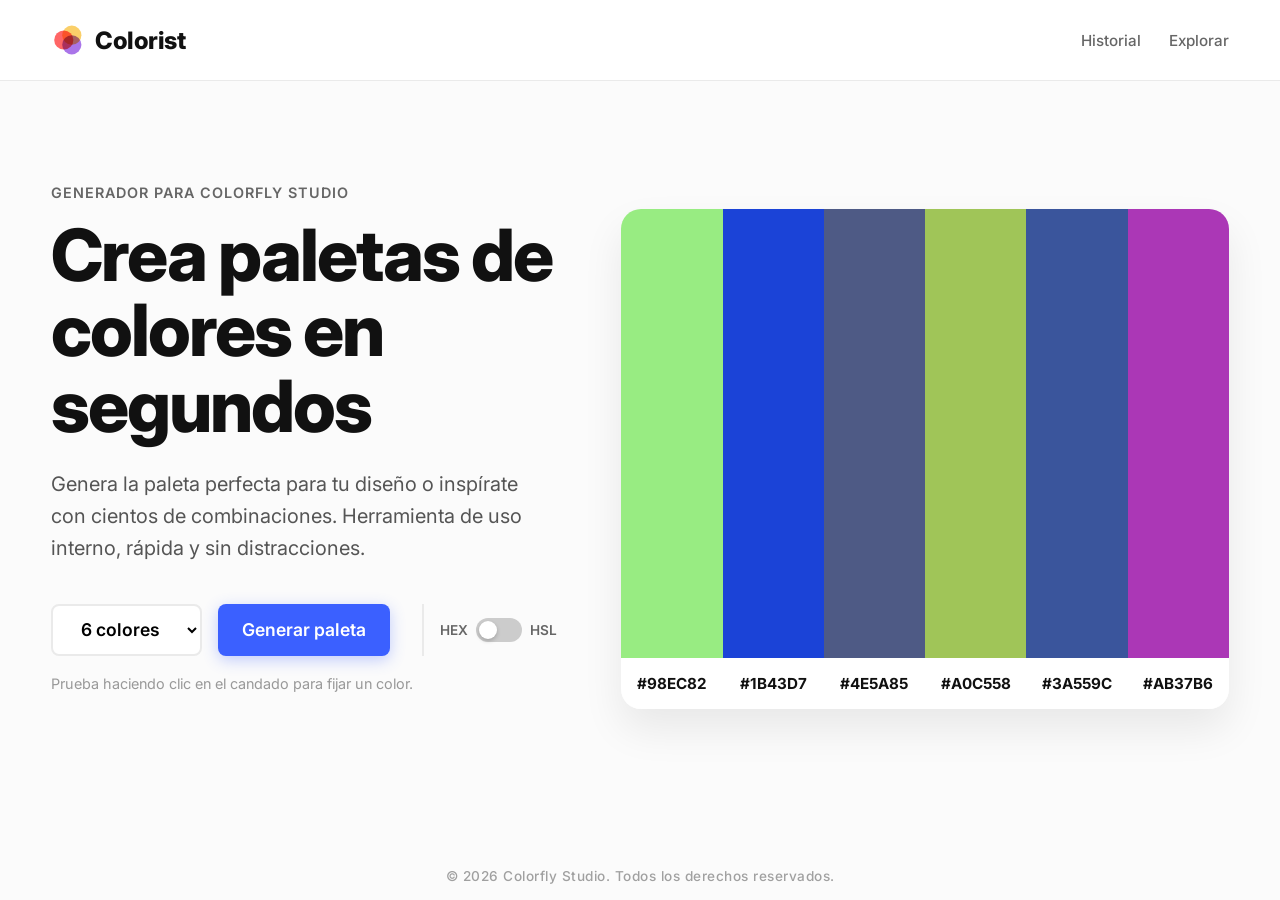
==== commit 50867f7d: "style: agregar pie de pagina minimalista en ambas interfaces" ====
--- a/index.html
+++ b/index.html
@@ -83,5 +83,14 @@
        <div id="toast" class="hidden" role="alert" aria-hidden="true"></div>
 
     <script src="app.js"></script>
+
+</main> 
+
+        <footer class="main-footer">
+        <p>&copy; 2026 Colorfly Studio. Todos los derechos reservados.</p>
+    </footer>
+
+        <div id="toast" class="hidden" role="alert" aria-hidden="true"></div>
+
 </body>
 </html>
--- a/style.css
+++ b/style.css
@@ -519,4 +519,21 @@
 .explore-card-action {
     color: #999;
     font-size: 1.2rem;
+}
+
+/* =========================================
+   PIE DE PÁGINA (FOOTER)
+   ========================================= */
+.main-footer {
+    width: 100%;
+    padding: 2rem 1rem 1rem 1rem;
+    text-align: center;
+    margin-top: auto; 
+}
+
+.main-footer p {
+    font-size: 0.85rem;
+    font-weight: 500;
+    color: #a0a0a0;
+    letter-spacing: 0.5px;
 }
